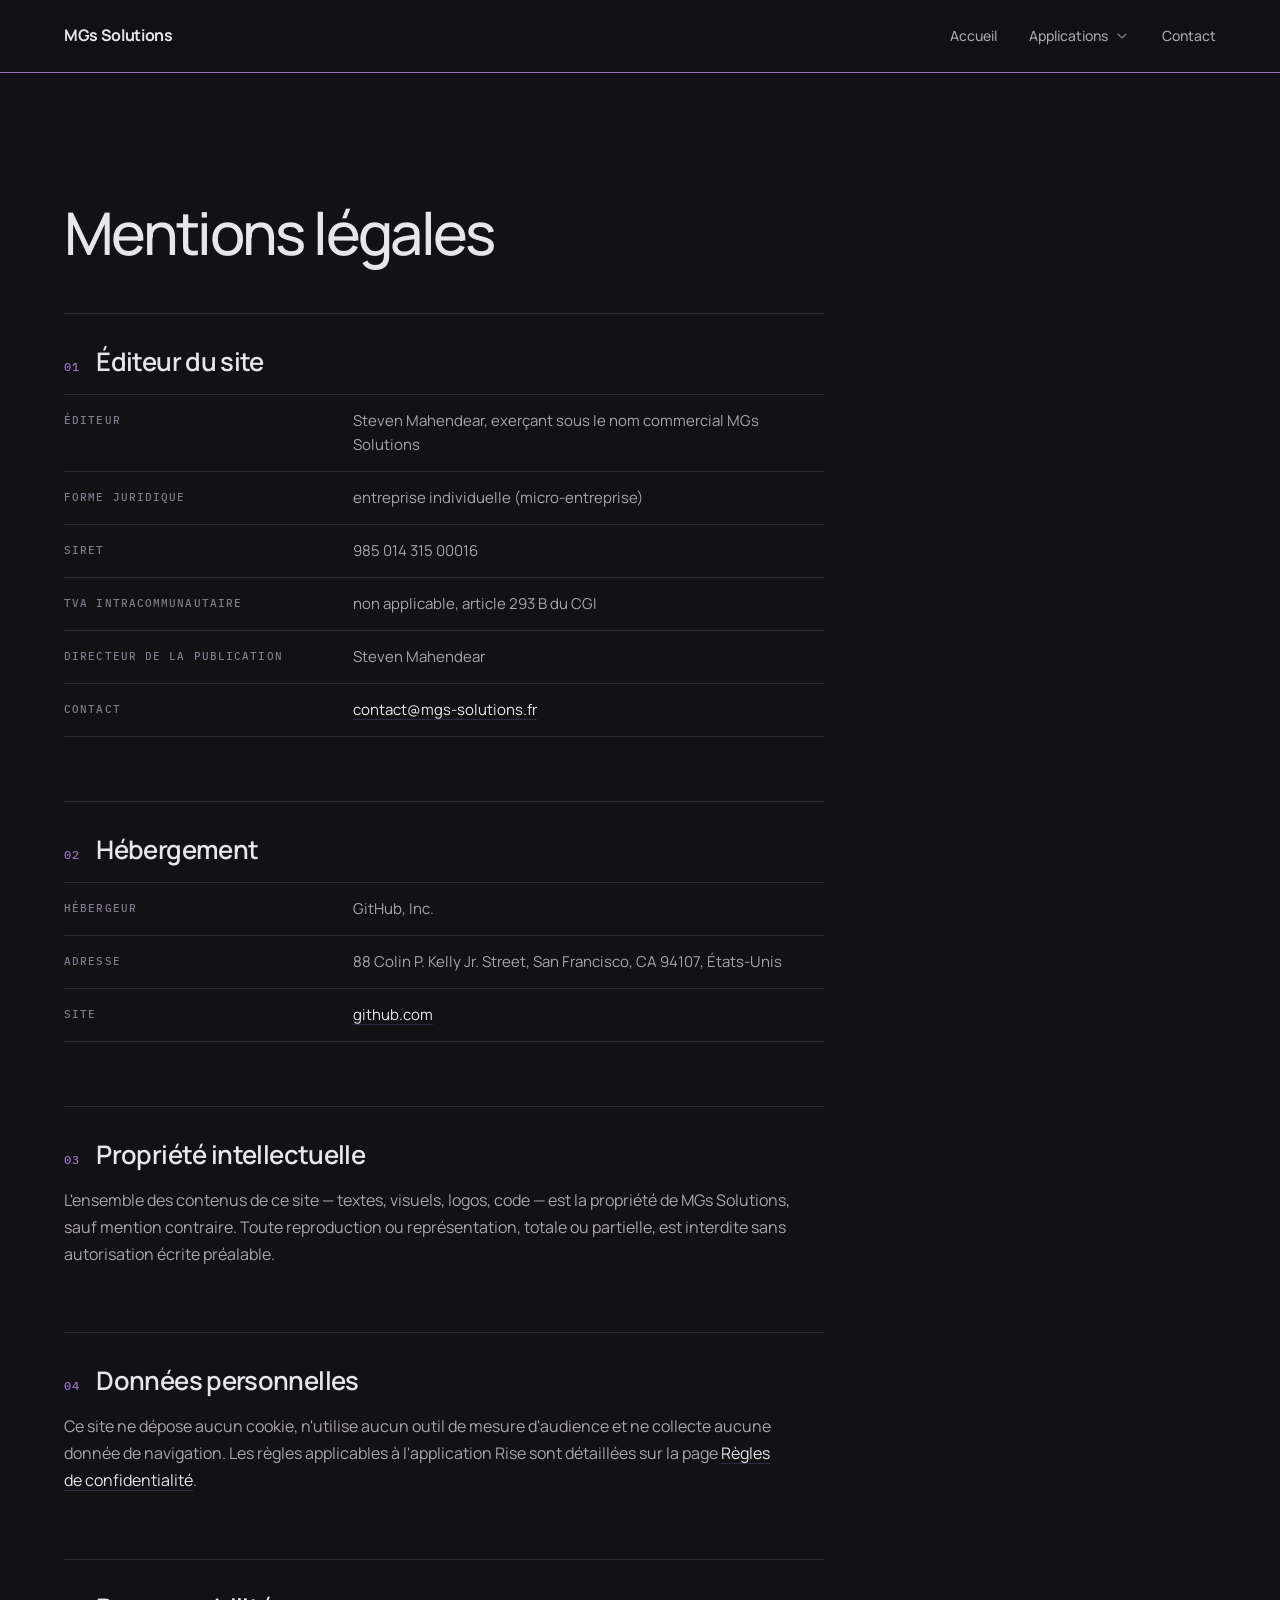
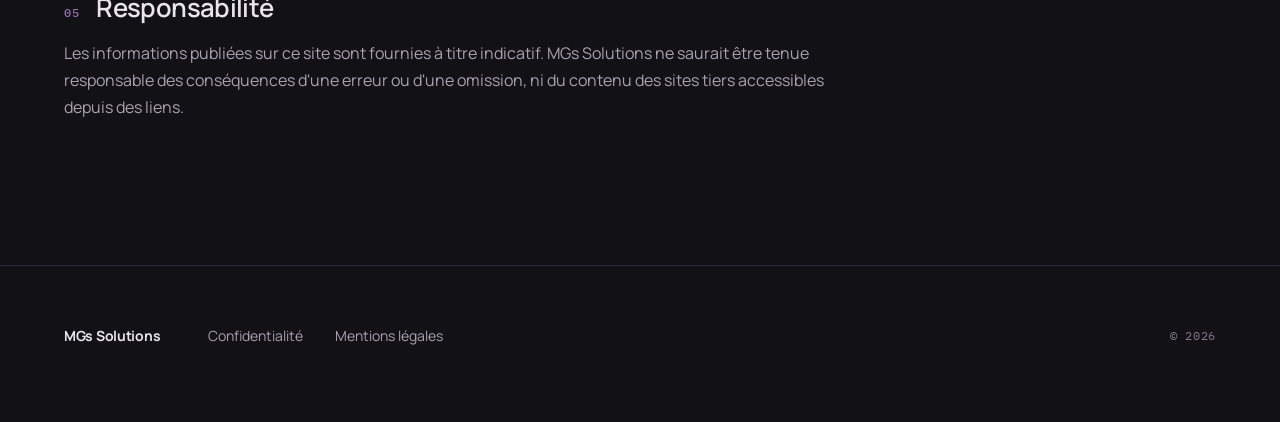
==== legal/index.html @ ba6516c0 "Redesign the site with the Amethyst identity - Amethyst design tokens, self-hosted Manrope and IBM P" ====
<!doctype html>
<html lang="fr">
<head>
<meta charset="utf-8">
<meta name="viewport" content="width=device-width, initial-scale=1">
<title>Mentions légales — MGs Solutions</title>
<meta name="description" content="Mentions légales du site de MGs Solutions.">
<link rel="canonical" href="https://mgs-solutions.fr/legal/">
<!-- <link rel="icon" href="/assets/favicon.svg" type="image/svg+xml"> restore once the MGs logo is ready -->
<meta name="theme-color" content="#121116">
<link rel="preload" href="/assets/fonts/manrope-latin-wght.woff2" as="font" type="font/woff2" crossorigin>
<script src="/assets/site.js" defer></script>
<link rel="stylesheet" href="/assets/style.css">
</head>
<body>

<a class="skip" href="#content">Aller au contenu</a>

<header class="site-head">
  <div class="wrap">
    <a class="brand" href="/">
      <!-- MGs Solutions logo: add the <svg> or <img> here once ready. -->
      MGs Solutions
    </a>
    <nav class="site-nav" aria-label="Navigation principale">
      <a href="/">Accueil</a>
      <details class="nav-menu">
        <summary>Applications <svg class="icon nav-chevron" viewBox="0 0 24 24" fill="none" stroke="currentColor" stroke-width="1.75" stroke-linecap="round" stroke-linejoin="round" aria-hidden="true"><path d="m6 9 6 6 6-6"/></svg></summary>
        <div class="nav-menu-panel">
          <a class="nav-app" data-app="rise" href="/applications/rise/">
            <img src="/assets/apps/rise/logo.svg" alt="" width="32" height="32">
            <span class="nav-app-text">
              <span class="nav-app-name">Rise</span>
              <span class="nav-app-meta">Application mobile</span>
            </span>
          </a>
        </div>
      </details>
      <a href="/#contact">Contact</a>
    </nav>
  </div>
</header>

<main id="content">
  <section class="doc">
    <div class="wrap">
      <h1>Mentions légales</h1>

      <h2>Éditeur du site</h2>
      <table>
        <tbody>
          <tr><th>Éditeur</th><td>Steven Mahendear, exerçant sous le nom commercial MGs Solutions</td></tr>
          <tr><th>Forme juridique</th><td>entreprise individuelle (micro-entreprise)</td></tr>
          <!-- Registered office: restore once the address is known
          <tr><th>Siège social</th><td>[ADRESSE]</td></tr>
          -->
          <tr><th>SIRET</th><td>985 014 315 00016</td></tr>
          <tr><th>TVA intracommunautaire</th><td>non applicable, article 293 B du CGI</td></tr>
          <tr><th>Directeur de la publication</th><td>Steven Mahendear</td></tr>
          <tr><th>Contact</th><td><a href="mailto:contact@mgs-solutions.fr">contact@mgs-solutions.fr</a></td></tr>
        </tbody>
      </table>

      <h2>Hébergement</h2>
      <table>
        <tbody>
          <tr><th>Hébergeur</th><td>GitHub, Inc.</td></tr>
          <tr><th>Adresse</th><td>88 Colin P. Kelly Jr. Street, San Francisco, CA 94107, États-Unis</td></tr>
          <tr><th>Site</th><td><a href="https://github.com" rel="noopener">github.com</a></td></tr>
        </tbody>
      </table>

      <h2>Propriété intellectuelle</h2>
      <p class="muted">L'ensemble des contenus de ce site — textes, visuels, logos, code — est la propriété de MGs Solutions, sauf mention contraire. Toute reproduction ou représentation, totale ou partielle, est interdite sans autorisation écrite préalable.</p>

      <h2>Données personnelles</h2>
      <p class="muted">Ce site ne dépose aucun cookie, n'utilise aucun outil de mesure d'audience et ne collecte aucune donnée de navigation. Les règles applicables à l'application Rise sont détaillées sur la page <a href="/privacy/">Règles de confidentialité</a>.</p>

      <h2>Responsabilité</h2>
      <p class="muted">Les informations publiées sur ce site sont fournies à titre indicatif. MGs Solutions ne saurait être tenue responsable des conséquences d'une erreur ou d'une omission, ni du contenu des sites tiers accessibles depuis des liens.</p>
    </div>
  </section>
</main>

<footer class="site-foot">
  <div class="wrap">
    <a href="/">MGs Solutions</a>
    <a href="/privacy/">Confidentialité</a>
    <a href="/legal/">Mentions légales</a>
    <span class="spacer">&copy; 2026</span>
  </div>
</footer>

</body>
</html>
---- assets/style.css ----
/* ==========================================================================
   MGs Solutions — Amethyst identity
   ========================================================================== */

/* Self-hosted fonts (no third-party requests) */

@font-face {
  font-family: "Manrope";
  src: url("fonts/manrope-latin-wght.woff2") format("woff2");
  font-weight: 200 800;
  font-style: normal;
  font-display: swap;
}

@font-face {
  font-family: "IBM Plex Mono";
  src: url("fonts/ibm-plex-mono-latin-400.woff2") format("woff2");
  font-weight: 400;
  font-style: normal;
  font-display: swap;
}

@font-face {
  font-family: "IBM Plex Mono";
  src: url("fonts/ibm-plex-mono-latin-500.woff2") format("woff2");
  font-weight: 500;
  font-style: normal;
  font-display: swap;
}

/* Tokens */

:root {
  color-scheme: dark;

  /* Backgrounds */
  --color-background: #121116;
  --color-surface: #1c1923;
  --color-surface-elevated: #24202e;
  --color-surface-accent: #30283c;

  /* Brand */
  --color-accent: #9871c2;
  --color-accent-hover: #ad89d1;
  --color-accent-active: #8055ac;
  --color-accent-subtle: rgba(152, 113, 194, 0.08);
  --color-accent-border: rgba(152, 113, 194, 0.25);
  --color-accent-glow: rgba(152, 113, 194, 0.12);
  --color-on-accent: #121116;

  /* Text */
  --color-text-primary: #e8e5ec;
  --color-text-secondary: #a9a3b0;
  --color-text-muted: #81798c;

  /* Borders */
  --color-border: #2f2a38;
  --color-border-strong: #44394f;
  --color-grid-line: rgba(232, 229, 236, 0.035);


  /* Fonts */
  --font-primary: "Manrope", Arial, sans-serif;
  --font-mono: "IBM Plex Mono", monospace;

  /* Radius */
  --radius-xs: 4px;
  --radius-sm: 6px;
  --radius-md: 8px;
  --radius-lg: 12px;

  /* Spacing */
  --space-1: 4px;
  --space-2: 8px;
  --space-3: 12px;
  --space-4: 16px;
  --space-5: 24px;
  --space-6: 32px;
  --space-7: 48px;
  --space-8: 64px;
  --space-9: 96px;
  --space-10: 128px;

  /* Layout */
  --container-max-width: 1280px;
  --gutter: clamp(20px, 5vw, 72px);
  --section-y: clamp(80px, 10vw, 136px);
  --head-height: 72px;

  /* Motion */
  --duration-fast: 150ms;
  --duration-normal: 250ms;
  --duration-slow: 500ms;
  --ease-premium: cubic-bezier(0.22, 1, 0.36, 1);
}

/* Base */

*,
*::before,
*::after {
  box-sizing: border-box;
}

html {
  scroll-padding-top: calc(var(--head-height) + var(--space-5));
  -webkit-text-size-adjust: 100%;
}

body {
  margin: 0;
  background: var(--color-background);
  color: var(--color-text-primary);
  font-family: var(--font-primary);
  font-size: 16px;
  font-weight: 400;
  line-height: 1.7;
  -webkit-font-smoothing: antialiased;
  -moz-osx-font-smoothing: grayscale;
  overflow-x: clip;
}

::selection {
  background: rgba(152, 113, 194, 0.32);
  color: var(--color-text-primary);
}

a {
  color: inherit;
  text-decoration-line: underline;
  text-decoration-color: var(--color-accent-border);
  text-decoration-thickness: 1px;
  text-underline-offset: 4px;
  transition: color var(--duration-normal) var(--ease-premium),
    text-decoration-color var(--duration-normal) var(--ease-premium);
}

a:hover {
  text-decoration-color: var(--color-accent);
}

:focus-visible {
  outline: 2px solid var(--color-accent);
  outline-offset: 3px;
  border-radius: var(--radius-xs);
}

strong {
  font-weight: 600;
  color: var(--color-text-primary);
}

.wrap {
  max-width: calc(var(--container-max-width) + 2 * var(--gutter));
  margin: 0 auto;
  padding: 0 var(--gutter);
}

.skip {
  position: absolute;
  top: var(--space-3);
  left: var(--space-3);
  z-index: 100;
  padding: var(--space-2) var(--space-4);
  border-radius: var(--radius-sm);
  background: var(--color-accent);
  color: var(--color-on-accent);
  font-weight: 600;
  text-decoration: none;
  transform: translateY(-200%);
}

.skip:focus-visible {
  transform: none;
}

/* Typography */

h1,
h2,
h3 {
  margin: 0;
  color: var(--color-text-primary);
  text-wrap: balance;
}

h1 {
  font-size: clamp(38px, 5.6vw, 72px);
  font-weight: 500;
  line-height: 1.08;
  letter-spacing: -0.045em;
  margin-bottom: var(--space-5);
}

h2 {
  font-size: clamp(28px, 3.4vw, 46px);
  font-weight: 500;
  line-height: 1.15;
  letter-spacing: -0.04em;
  margin-bottom: var(--space-5);
}

h3 {
  font-size: clamp(18px, 1.5vw, 21px);
  font-weight: 600;
  line-height: 1.3;
  letter-spacing: -0.02em;
  margin-bottom: var(--space-3);
}

p {
  margin: 0 0 var(--space-4);
  max-width: 64ch;
  color: var(--color-text-secondary);
  text-wrap: pretty;
}

.lead {
  font-size: clamp(17px, 1.5vw, 20px);
  line-height: 1.65;
  color: var(--color-text-secondary);
}

.muted {
  color: var(--color-text-secondary);
}

.small {
  font-family: var(--font-mono);
  font-size: 12px;
  line-height: 1.5;
  letter-spacing: 0.04em;
  color: var(--color-text-muted);
}

/* Monospace editorial label: section numbering and headings */

.eyebrow {
  display: flex;
  align-items: center;
  gap: var(--space-3);
  margin: 0 0 var(--space-5);
  font-family: var(--font-mono);
  font-size: 12px;
  font-weight: 500;
  line-height: 1.4;
  letter-spacing: 0.1em;
  text-transform: uppercase;
  color: var(--color-text-muted);
}

.eyebrow .index {
  color: var(--color-accent);
}

.eyebrow .index::after {
  content: "";
  display: inline-block;
  width: 24px;
  height: 1px;
  margin-left: var(--space-3);
  vertical-align: middle;
  background: var(--color-border-strong);
}

/* Header */

.site-head {
  position: sticky;
  top: 0;
  z-index: 20;
  background: rgba(18, 17, 22, 0.8);
  -webkit-backdrop-filter: blur(10px) saturate(140%);
  backdrop-filter: blur(10px) saturate(140%);
  border-bottom: 1px solid var(--color-border);
}

.site-head .wrap {
  display: flex;
  align-items: center;
  gap: var(--space-6);
  height: var(--head-height);
}

.brand {
  margin-right: auto;
  white-space: nowrap;
  font-size: 16px;
  font-weight: 700;
  letter-spacing: -0.02em;
  color: var(--color-text-primary);
  text-decoration: none;
}

.site-nav {
  display: flex;
  align-items: center;
  gap: var(--space-6);
}

.site-nav > a,
.nav-menu summary {
  position: relative;
  display: inline-flex;
  align-items: center;
  gap: 6px;
  min-height: 44px;
  font-size: 14px;
  font-weight: 500;
  color: var(--color-text-secondary);
  text-decoration: none;
  cursor: pointer;
  transition: color var(--duration-normal) var(--ease-premium);
}

.site-nav > a::after,
.nav-menu summary::after {
  content: "";
  position: absolute;
  left: 0;
  right: 0;
  bottom: 8px;
  height: 1px;
  background: var(--color-accent);
  transform: scaleX(0);
  transform-origin: left;
  transition: transform var(--duration-normal) var(--ease-premium);
}

.nav-menu summary::after {
  right: 22px;
}

.site-nav > a:hover,
.site-nav > a[aria-current="page"],
.nav-menu summary:hover,
.nav-menu[open] summary,
.nav-menu.is-current summary {
  color: var(--color-text-primary);
}

.site-nav > a[aria-current="page"]::after,
.site-nav > a:hover::after,
.nav-menu.is-current summary::after,
.nav-menu summary:hover::after {
  transform: scaleX(1);
}

/* Applications dropdown */

.nav-menu {
  position: relative;
}

.nav-menu summary {
  list-style: none;
}

.nav-menu summary::-webkit-details-marker {
  display: none;
}

.nav-chevron {
  color: var(--color-text-muted);
  transition: transform var(--duration-normal) var(--ease-premium);
}

.nav-menu[open] .nav-chevron {
  transform: rotate(180deg);
  color: var(--color-accent);
}

.nav-menu-panel {
  position: absolute;
  top: calc(100% + 6px);
  right: -12px;
  z-index: 30;
  min-width: 260px;
  padding: 6px;
  background: var(--color-surface-elevated);
  border: 1px solid var(--color-border-strong);
  border-radius: var(--radius-md);
  box-shadow: 0 18px 40px rgba(8, 7, 10, 0.5);
}

.nav-app {
  display: flex;
  align-items: center;
  gap: var(--space-3);
  min-height: 52px;
  padding: var(--space-2) var(--space-3);
  border-radius: var(--radius-sm);
  color: var(--color-text-primary);
  text-decoration: none;
  transition: background-color var(--duration-normal) var(--ease-premium);
}

.nav-app:hover,
.nav-app[aria-current="page"] {
  background: var(--color-accent-subtle);
}

.nav-app img {
  flex: none;
  width: 32px;
  height: 32px;
  padding: 3px;
  border-radius: var(--radius-sm);
  background: var(--showcase-background, var(--color-background));
}

.nav-app-text {
  display: flex;
  flex-direction: column;
  line-height: 1.3;
}

.nav-app-name {
  font-size: 14px;
  font-weight: 600;
}

.nav-app-meta {
  font-family: var(--font-mono);
  font-size: 11px;
  letter-spacing: 0.06em;
  color: var(--color-text-secondary);
}

.nav-app[aria-current="page"] .nav-app-name::after {
  content: "";
  display: inline-block;
  width: 5px;
  height: 5px;
  margin-left: var(--space-2);
  vertical-align: middle;
  border-radius: 50%;
  background: var(--color-accent);
}

/* Sections */

section {
  padding: var(--section-y) 0;
  border-bottom: 1px solid var(--color-border);
}

section:last-of-type {
  border-bottom: 0;
}

.section-head {
  margin-bottom: var(--space-8);
}

.section-head > p:last-child {
  margin-bottom: 0;
}

/* 12-column grid for asymmetric layouts */

.split {
  display: grid;
  gap: var(--space-7) var(--space-5);
}

@media (min-width: 960px) {
  .split {
    grid-template-columns: repeat(12, minmax(0, 1fr));
  }

  .split > .section-head {
    grid-column: 1 / span 4;
    margin-bottom: 0;
  }

  .split > .split-body {
    grid-column: 6 / -1;
  }

  .split > .split-full {
    grid-column: 1 / -1;
  }

  .split-sticky > .section-head {
    position: sticky;
    top: calc(var(--head-height) + var(--space-7));
    align-self: start;
  }
}

/* Hero */

.hero {
  position: relative;
  isolation: isolate;
  padding: clamp(88px, 13vw, 168px) 0 clamp(72px, 10vw, 128px);
  border-bottom: 1px solid var(--color-border);
  overflow: hidden;
}

/* Technical grid, faded towards the edges */
.hero::before {
  content: "";
  position: absolute;
  inset: 0;
  z-index: -2;
  background-image: linear-gradient(to right, var(--color-grid-line) 1px, transparent 1px),
    linear-gradient(to bottom, var(--color-grid-line) 1px, transparent 1px);
  background-size: 64px 64px;
  background-position: -1px -1px;
  -webkit-mask-image: radial-gradient(ellipse 65% 75% at 78% 30%, #000 15%, transparent 72%);
  mask-image: radial-gradient(ellipse 65% 75% at 78% 30%, #000 15%, transparent 72%);
}

.hero::after {
  content: "";
  position: absolute;
  inset: 0;
  z-index: -1;
  background: radial-gradient(ellipse at 80% 20%, var(--color-accent-glow), transparent 62%);
  pointer-events: none;
}

.hero .eyebrow::before {
  content: "";
  width: 24px;
  height: 1px;
  background: var(--color-accent);
}

.hero-home h1 {
  font-size: clamp(44px, 8vw, 108px);
  line-height: 1.03;
  letter-spacing: -0.065em;
  margin-bottom: var(--space-8);
}

.hero-home .wrap {
  display: grid;
  column-gap: var(--space-5);
}

.hero-home .lead {
  max-width: 44ch;
}

/* Tech stack: two-column spec sheet */
.hero-home .tags {
  display: grid;
  grid-template-columns: repeat(2, minmax(0, 1fr));
  column-gap: var(--space-5);
  margin: var(--space-6) 0 0;
}

.hero-home .tags::before {
  content: "Stack";
  grid-column: 1 / -1;
  padding-bottom: var(--space-3);
  font-family: var(--font-mono);
  font-size: 11px;
  letter-spacing: 0.12em;
  text-transform: uppercase;
  color: var(--color-text-muted);
}

.hero-home .tags li {
  padding: var(--space-3) 0;
  border: 0;
  border-top: 1px solid var(--color-border);
  border-radius: 0;
  background: none;
  font-size: 13px;
  color: var(--color-text-secondary);
}

@media (min-width: 960px) {
  .hero-home .wrap {
    grid-template-columns: repeat(12, minmax(0, 1fr));
    grid-template-areas:
      "eye eye eye eye eye eye eye eye eye eye eye eye"
      "ttl ttl ttl ttl ttl ttl ttl ttl ttl ttl ttl ."
      "led led led led led led . stk stk stk stk stk"
      "act act act act act act . stk stk stk stk stk";
  }

  .hero-home .eyebrow { grid-area: eye; }
  .hero-home h1 { grid-area: ttl; }
  .hero-home .lead { grid-area: led; margin-bottom: 0; }
  .hero-home .hero-actions { grid-area: act; }

  .hero-home .tags {
    grid-area: stk;
    align-self: end;
    margin: 0;
  }
}

.hero-rise h1 {
  font-size: clamp(64px, 11vw, 140px);
  line-height: 1;
  letter-spacing: -0.07em;
}

/* Status indicator: store availability */
.hero-note {
  display: inline-flex;
  align-items: center;
  gap: var(--space-3);
  margin-top: var(--space-6);
  padding: var(--space-2) var(--space-3);
  border: 1px solid var(--color-border-strong);
  border-radius: var(--radius-sm);
  background: var(--color-accent-subtle);
  color: var(--color-text-secondary);
}

.hero-note::before {
  content: "";
  flex: none;
  width: 6px;
  height: 6px;
  border-radius: 50%;
  background: var(--color-accent);
}

/* Title split into lines (animated in the Motion section) */
.title-reveal .line {
  display: block;
}

/* Buttons */

.hero-actions {
  display: flex;
  flex-wrap: wrap;
  align-items: center;
  gap: var(--space-4) var(--space-6);
  margin-top: var(--space-6);
}

.btn {
  display: inline-flex;
  align-items: center;
  justify-content: center;
  gap: 10px;
  min-height: 48px;
  padding: 0 var(--space-5);
  border: 1px solid transparent;
  border-radius: var(--radius-md);
  background: var(--color-accent);
  color: var(--color-on-accent);
  font-size: 15px;
  font-weight: 600;
  letter-spacing: -0.01em;
  text-decoration: none;
  transition: background-color var(--duration-normal) var(--ease-premium),
    border-color var(--duration-normal) var(--ease-premium),
    color var(--duration-normal) var(--ease-premium),
    transform var(--duration-fast) var(--ease-premium);
}

.btn:hover {
  background: var(--color-accent-hover);
}

.btn:active {
  transform: translateY(1px);
}

.btn-ghost {
  background: transparent;
  border-color: var(--color-border-strong);
  color: var(--color-text-primary);
}

.btn-ghost:hover {
  background: var(--color-accent-subtle);
  border-color: var(--color-accent-border);
}

.btn-ghost:active {
  background: var(--color-accent-glow);
}

/* Editorial link: amethyst underline and arrow */
.btn-link {
  position: relative;
  display: inline-flex;
  align-items: center;
  gap: 10px;
  min-height: 44px;
  font-size: 15px;
  font-weight: 600;
  letter-spacing: -0.01em;
  color: var(--color-text-primary);
  text-decoration: none;
}

.btn-link::before,
.btn-link::after {
  content: "";
  position: absolute;
  left: 0;
  right: 0;
  bottom: 8px;
  height: 1px;
  background: var(--color-accent-border);
}

.btn-link::after {
  background: var(--color-accent);
  transform: scaleX(0);
  transform-origin: left;
  transition: transform 350ms var(--ease-premium);
}

.btn-link:hover::after {
  transform: scaleX(1);
}

.icon {
  flex: none;
  width: 16px;
  height: 16px;
  transition: transform var(--duration-normal) var(--ease-premium);
}

.btn-link .icon {
  color: var(--color-accent);
}

.btn-link:hover .icon,
.btn-ghost:hover .icon {
  transform: translateX(3px);
}

.btn-ghost:hover .icon-external {
  transform: translate(2px, -2px);
}

/* Tech badges */

.tags {
  display: flex;
  flex-wrap: wrap;
  gap: var(--space-2);
  margin: var(--space-5) 0 0;
  padding: 0;
  list-style: none;
}

.tags li {
  padding: 3px 10px;
  border: 1px solid var(--color-border-strong);
  border-radius: var(--radius-xs);
  font-family: var(--font-mono);
  font-size: 12px;
  line-height: 1.6;
  letter-spacing: 0.04em;
  color: var(--color-text-secondary);
}

/* Services: numbered index, no cards */

.services {
  display: grid;
  gap: 0 var(--space-6);
  counter-reset: item;
}

@media (min-width: 640px) {
  .services {
    grid-template-columns: repeat(2, minmax(0, 1fr));
  }
}

.services .card {
  position: relative;
  padding: var(--space-5) 0 var(--space-7);
  border-top: 1px solid var(--color-border);
  counter-increment: item;
}

.services .card::before {
  content: counter(item, decimal-leading-zero);
  display: block;
  margin-bottom: var(--space-5);
  font-family: var(--font-mono);
  font-size: 12px;
  letter-spacing: 0.1em;
  color: var(--color-accent);
}

.services .card::after {
  content: "";
  position: absolute;
  top: -1px;
  left: 0;
  width: 100%;
  height: 1px;
  background: var(--color-accent);
  transform: scaleX(0);
  transform-origin: left;
  transition: transform 600ms var(--ease-premium);
}

@media (hover: hover) {
  .services .card:hover::after {
    transform: scaleX(1);
  }
}

.services .card p {
  margin: 0;
  font-size: 15px;
}

/* Features: ruled table */

.grid {
  display: grid;
  grid-template-columns: 1fr;
  gap: 1px;
  background: var(--color-border);
  border: 1px solid var(--color-border);
  border-radius: var(--radius-lg);
  overflow: hidden;
  counter-reset: item;
}

@media (min-width: 640px) {
  .grid {
    grid-template-columns: repeat(2, minmax(0, 1fr));
  }
}

@media (min-width: 1024px) {
  .grid {
    grid-template-columns: repeat(3, minmax(0, 1fr));
  }
}

.grid .card {
  padding: var(--space-6);
  background: var(--color-background);
  counter-increment: item;
  transition: background-color var(--duration-normal) var(--ease-premium);
}

.grid .card::before {
  content: counter(item, decimal-leading-zero);
  display: block;
  margin-bottom: var(--space-7);
  font-family: var(--font-mono);
  font-size: 12px;
  letter-spacing: 0.1em;
  color: var(--color-text-muted);
  transition: color var(--duration-normal) var(--ease-premium);
}

@media (hover: hover) {
  .grid .card:hover {
    background: var(--color-surface);
  }

  .grid .card:hover::before {
    color: var(--color-accent);
  }
}

.grid .card p {
  margin: 0;
  font-size: 15px;
}

/* Project block */

.project {
  display: grid;
  gap: var(--space-8) var(--space-5);
  align-items: center;
}

@media (min-width: 900px) {
  .project {
    grid-template-columns: repeat(12, minmax(0, 1fr));
  }

  .project > :first-child {
    grid-column: 1 / span 5;
  }

  .project > .project-visual {
    grid-column: 7 / -1;
  }
}

.project-visual {
  display: flex;
  justify-content: center;
}

/* Project showcase
   Each app keeps its own visual identity. Its color and background apply to
   this area only; headings, links and buttons stay Amethyst.
   Logos are separate files (assets/apps/<app>/logo.svg), never recolored. */

.showcase {
  --brand-color: var(--color-text-muted);
  --showcase-background: var(--color-surface);

  position: relative;
  display: block;
  width: 100%;
  aspect-ratio: 16 / 10;
  overflow: hidden;
  background-color: var(--showcase-background);
  background-image: radial-gradient(circle at 50% 50%, color-mix(in srgb, var(--brand-color) 18%, transparent), transparent 60%),
    linear-gradient(to right, var(--color-grid-line) 1px, transparent 1px),
    linear-gradient(to bottom, var(--color-grid-line) 1px, transparent 1px);
  background-size: 100% 100%, 32px 32px, 32px 32px;
  background-position: center;
  border: 1px solid var(--color-border);
  border-radius: var(--radius-lg);
}

.showcase-square {
  max-width: 520px;
  aspect-ratio: 1;
}

/* Corner marks */
.showcase::before,
.showcase::after {
  content: "";
  position: absolute;
  width: 14px;
  height: 14px;
  border: 0 solid color-mix(in srgb, var(--brand-color) 45%, transparent);
}

.showcase::before {
  top: var(--space-4);
  left: var(--space-4);
  border-width: 1px 0 0 1px;
}

.showcase::after {
  right: var(--space-4);
  bottom: var(--space-4);
  border-width: 0 1px 1px 0;
}

.showcase-logo,
.showcase-ticks {
  position: absolute;
  inset: 0;
  margin: auto;
  height: 62%;
  width: auto;
  aspect-ratio: 1;
}

.showcase-ticks {
  overflow: visible;
}

.showcase-ticks circle {
  fill: none;
  stroke: color-mix(in srgb, var(--brand-color) 45%, transparent);
  stroke-width: 2.5;
}

.showcase-ticks .major {
  stroke: color-mix(in srgb, var(--brand-color) 85%, transparent);
  stroke-width: 4;
}

/* Per-project config: brandColor, showcaseBackground (the logo is a file) */

[data-app="rise"] {
  --brand-color: #5a6488;
  --showcase-background: #0b111a;
}

/* App gallery */

.apps {
  display: grid;
  gap: var(--space-5);
}

@media (min-width: 640px) {
  /* Bounded card width: the gallery grows in columns, not in size */
  .apps {
    grid-template-columns: repeat(auto-fill, minmax(280px, 340px));
  }
}


.app-card {
  position: relative;
  display: flex;
  flex-direction: column;
  background: var(--color-surface);
  border: 1px solid var(--color-border);
  border-radius: var(--radius-lg);
  transition: border-color var(--duration-normal) var(--ease-premium),
    transform 400ms var(--ease-premium),
    box-shadow 400ms var(--ease-premium);
}

.app-card .showcase {
  border: 0;
  border-bottom: 1px solid var(--color-border);
  border-radius: calc(var(--radius-lg) - 1px) calc(var(--radius-lg) - 1px) 0 0;
}

/* Hover: the card lifts, the logo moves forward, the ticks rotate,
   the corner marks spread and the arrow slides. */
.showcase::before,
.showcase::after,
.showcase-logo,
.showcase-ticks,
.showcase-ticks circle {
  transition: transform 700ms var(--ease-premium), stroke 400ms var(--ease-premium);
}

@media (hover: hover) {
  .app-card:hover {
    border-color: var(--color-border-strong);
    transform: translateY(-3px);
    box-shadow: 0 24px 48px -24px rgba(8, 7, 10, 0.7);
  }

  .app-card:hover .showcase-logo {
    transform: scale(1.05);
  }

  .app-card:hover .showcase-ticks {
    transform: rotate(30deg);
    transition-duration: 1000ms;
  }

  .app-card:hover .showcase-ticks circle {
    stroke: color-mix(in srgb, var(--brand-color) 80%, transparent);
  }

  .app-card:hover .showcase::before {
    transform: translate(-4px, -4px);
  }

  .app-card:hover .showcase::after {
    transform: translate(4px, 4px);
  }

  .app-card:hover .btn-ghost {
    background: var(--color-accent-subtle);
    border-color: var(--color-accent-border);
  }

  .app-card:hover .btn-ghost .icon {
    transform: translateX(3px);
  }
}

/* Pointer-following glow (position set by site.js) */
.spotlight {
  position: relative;
}

.spotlight::after {
  content: "";
  position: absolute;
  inset: 0;
  z-index: 1;
  border-radius: inherit;
  pointer-events: none;
  opacity: 0;
  background: radial-gradient(320px circle at var(--mx, 50%) var(--my, 50%), var(--color-accent-subtle), transparent 70%);
  transition: opacity 400ms var(--ease-premium);
}

/* On app cards only the outline lights up; the showcase keeps its own colors */
.app-card.spotlight::after {
  inset: -1px;
  padding: 1px;
  background: radial-gradient(260px circle at var(--mx, 50%) var(--my, 0%), var(--color-accent), transparent 70%);
  -webkit-mask: linear-gradient(#000 0 0) content-box, linear-gradient(#000 0 0);
  -webkit-mask-composite: xor;
  mask: linear-gradient(#000 0 0) content-box exclude, linear-gradient(#000 0 0);
}

@media (hover: hover) {
  .spotlight:hover::after {
    opacity: 1;
  }
}

.grid .card > * {
  position: relative;
  z-index: 2;
}

/* Fully clickable card: the “En savoir plus” link stretches over the whole card */
.card-link::before {
  content: "";
  position: absolute;
  inset: 0;
  z-index: 3;
  border-radius: var(--radius-lg);
}

.card-link:focus-visible {
  outline: none;
}

.app-card:has(.card-link:focus-visible) {
  outline: 2px solid var(--color-accent);
  outline-offset: 4px;
}

.app-card-body {
  display: flex;
  flex: 1;
  flex-direction: column;
  align-items: flex-start;
  padding: var(--space-5);
}

.app-meta {
  margin: 0 0 var(--space-3);
  font-family: var(--font-mono);
  font-size: 12px;
  letter-spacing: 0.1em;
  text-transform: uppercase;
  color: var(--color-text-secondary);
}

.app-card h3 {
  font-size: clamp(22px, 2vw, 26px);
  font-weight: 500;
  letter-spacing: -0.04em;
}

.app-card-body > p {
  font-size: 15px;
}

.app-card .tags {
  margin: var(--space-2) 0 var(--space-6);
}

.app-card .btn {
  margin-top: auto;
}

.sr-only {
  position: absolute;
  width: 1px;
  height: 1px;
  overflow: hidden;
  clip-path: inset(50%);
  white-space: nowrap;
}

/* Hypnogram (Rise page) */

.figure {
  margin: var(--space-8) 0 0;
  padding: var(--space-6) var(--space-5) var(--space-5);
  border: 1px solid var(--color-border);
  border-radius: var(--radius-lg);
  background: var(--color-surface);
}

.hypno {
  display: block;
  width: 100%;
  height: auto;
}

.hypno-axis {
  stroke: var(--color-border);
  stroke-width: 1;
}

.hypno-guide {
  stroke: var(--color-border-strong);
  stroke-width: 1;
  stroke-dasharray: 2 4;
}

.hypno-line {
  fill: none;
  stroke: var(--color-text-secondary);
  stroke-width: 1.5;
  stroke-linejoin: round;
}

.hypno-area {
  fill: url(#hypno-fill);
}

.hypno-stop-a { stop-color: var(--color-accent); stop-opacity: 0.14; }
.hypno-stop-b { stop-color: var(--color-accent); stop-opacity: 0; }

.hypno-mark {
  transform-box: fill-box;
  transform-origin: center;
  fill: var(--color-background);
  stroke: var(--color-accent);
  stroke-width: 2;
}

.hypno text {
  font-family: var(--font-mono);
  font-size: 12px;
  letter-spacing: 0.04em;
  fill: var(--color-text-secondary);
}

.hypno .hypno-key {
  fill: var(--color-text-primary);
}

.hypno .hypno-level {
  font-size: 11px;
  letter-spacing: 0.1em;
  text-transform: uppercase;
}

.hypno path,
.hypno line,
.hypno circle {
  vector-effect: non-scaling-stroke;
}

.figure figcaption {
  display: flex;
  align-items: center;
  gap: var(--space-3);
  margin-top: var(--space-5);
  padding-top: var(--space-4);
  border-top: 1px solid var(--color-border);
  font-family: var(--font-mono);
  font-size: 12px;
  letter-spacing: 0.04em;
  color: var(--color-text-secondary);
}

.figure figcaption::before {
  content: "";
  flex: none;
  width: 9px;
  height: 9px;
  border: 2px solid var(--color-accent);
  border-radius: 50%;
}

@media (max-width: 639px) {
  .figure {
    padding: var(--space-5) var(--space-4) var(--space-4);
  }

  .hypno text {
    font-size: 24px;
  }

  .hypno .hypno-level,
  .hypno .hypno-minor {
    display: none;
  }
}

/* FAQ */

.faq-item {
  display: grid;
  gap: var(--space-2) var(--space-5);
  padding: var(--space-6) 0;
  border-top: 1px solid var(--color-border);
}

.faq-item:last-child {
  border-bottom: 1px solid var(--color-border);
}

.faq-item h3,
.faq-item p {
  margin: 0;
}

@media (min-width: 960px) {
  .faq-item {
    grid-template-columns: repeat(12, minmax(0, 1fr));
  }

  .faq-item h3 {
    grid-column: 1 / span 5;
  }

  .faq-item p {
    grid-column: 7 / -1;
  }
}

/* Contact call to action */

.cta {
  position: relative;
  isolation: isolate;
  overflow: hidden;
}

.cta::after {
  content: "";
  position: absolute;
  inset: 0;
  z-index: -1;
  background: radial-gradient(ellipse at 10% 100%, var(--color-accent-glow), transparent 55%);
  pointer-events: none;
}

.cta h2 {
  font-size: clamp(34px, 5.2vw, 68px);
  line-height: 1.06;
  letter-spacing: -0.05em;
  margin-bottom: var(--space-6);
}

.cta p {
  max-width: 52ch;
}

/* Long-form text: policies, legal notice */

.doc .wrap > * {
  max-width: 760px;
}

.doc h1 {
  font-size: clamp(36px, 4.6vw, 60px);
  margin-bottom: var(--space-6);
}

.doc .lead {
  margin-bottom: var(--space-5);
}

.doc .small {
  margin-bottom: 0;
}

.doc .wrap {
  counter-reset: doc;
}

.doc h2 {
  display: flex;
  align-items: baseline;
  gap: var(--space-4);
  margin: var(--space-8) 0 var(--space-4);
  padding-top: var(--space-6);
  border-top: 1px solid var(--color-border);
  font-size: clamp(21px, 2vw, 26px);
  font-weight: 600;
  line-height: 1.25;
  letter-spacing: -0.025em;
  counter-increment: doc;
}

.doc h2::before {
  content: counter(doc, decimal-leading-zero);
  flex: none;
  font-family: var(--font-mono);
  font-size: 12px;
  font-weight: 500;
  letter-spacing: 0.1em;
  color: var(--color-accent);
}

.doc h1 + h2 {
  margin-top: var(--space-7);
}

.doc a {
  color: var(--color-text-primary);
}

.doc ul {
  margin: 0 0 var(--space-4);
  padding-left: 20px;
  color: var(--color-text-secondary);
}

.doc li {
  margin-bottom: var(--space-3);
  padding-left: var(--space-2);
}

.doc li::marker {
  color: var(--color-accent);
}

.doc table {
  width: 100%;
  border-collapse: collapse;
  margin: 0 0 var(--space-5);
  font-size: 15px;
  line-height: 1.6;
}

.doc th,
.doc td {
  text-align: left;
  padding: 14px var(--space-4) 14px 0;
  border-bottom: 1px solid var(--color-border);
  vertical-align: top;
}

.doc tr:first-child th,
.doc tr:first-child td {
  border-top: 1px solid var(--color-border);
}

.doc thead tr th {
  border-top: 0;
}

.doc th {
  width: 38%;
  padding-top: 17px;
  font-family: var(--font-mono);
  font-size: 11px;
  font-weight: 500;
  letter-spacing: 0.1em;
  text-transform: uppercase;
  color: var(--color-text-muted);
}

.doc thead th {
  width: auto;
}

.doc td {
  color: var(--color-text-secondary);
}

/* Footer */

.site-foot {
  border-top: 1px solid var(--color-border);
  padding: var(--space-7) 0 var(--space-8);
  font-size: 14px;
  color: var(--color-text-muted);
}

.site-foot .wrap {
  display: flex;
  flex-wrap: wrap;
  align-items: center;
  gap: var(--space-2) var(--space-6);
}

.site-foot a {
  display: inline-flex;
  align-items: center;
  min-height: 44px;
  color: var(--color-text-secondary);
  text-decoration: none;
}

.site-foot a:first-child {
  margin-right: var(--space-4);
  font-weight: 700;
  letter-spacing: -0.02em;
  color: var(--color-text-primary);
}

.site-foot a:hover {
  color: var(--color-text-primary);
}

.site-foot .spacer {
  margin-left: auto;
  font-family: var(--font-mono);
  font-size: 12px;
  letter-spacing: 0.06em;
}

/* Mobile */

@media (max-width: 640px) {
  :root {
    --head-height: 64px;
  }

  .site-head .wrap {
    gap: var(--space-4);
  }

  .site-nav {
    gap: var(--space-4);
  }

  .section-head {
    margin-bottom: var(--space-7);
  }

  .grid .card {
    padding: var(--space-5);
  }

  .grid .card::before {
    margin-bottom: var(--space-5);
  }

  .site-foot .spacer {
    width: 100%;
    margin-left: 0;
  }
}

/* Motion: only when the user has not asked to reduce it */

@media (max-width: 640px) {
  .nav-menu-panel {
    right: -64px;
  }
}

/* Small screens: the wordmark already links home */
@media (max-width: 420px) {
  .site-nav > a[href="/"] {
    display: none;
  }

  .nav-menu-panel {
    right: -80px;
  }
}

@media (prefers-reduced-motion: no-preference) {
  @keyframes menu-in {
    from {
      opacity: 0;
      transform: translateY(-4px);
    }
    to {
      opacity: 1;
      transform: none;
    }
  }

  .nav-menu[open] .nav-menu-panel {
    animation: menu-in var(--duration-normal) var(--ease-premium);
  }

  html {
    scroll-behavior: smooth;
  }

  @keyframes enter {
    from {
      opacity: 0;
      transform: translateY(14px);
    }
    to {
      opacity: 1;
      transform: none;
    }
  }

  @keyframes logo-enter {
    from {
      opacity: 0;
      transform: scale(0.96);
    }
    to {
      opacity: 1;
      transform: none;
    }
  }

  .hero .wrap > *,
  .hero .project > :first-child > * {
    animation: enter 700ms var(--ease-premium) both;
  }

  /* Title: each line slides up out of a mask */
  @keyframes line-up {
    from {
      transform: translateY(105%);
    }
    to {
      transform: none;
    }
  }

  .hero h1.title-reveal.title-reveal {
    animation: none;
  }

  .title-reveal .line {
    overflow: hidden;
    padding-bottom: 0.08em;
    margin-bottom: -0.08em;
  }

  .title-reveal .line > span {
    display: block;
    animation: line-up 900ms var(--ease-premium) both;
    animation-delay: 80ms;
  }

  .title-reveal .line:nth-child(2) > span {
    animation-delay: 180ms;
  }

  .hero .wrap > :nth-child(2),
  .hero .project > :first-child > :nth-child(2) { animation-delay: 60ms; }
  .hero .wrap > :nth-child(3),
  .hero .project > :first-child > :nth-child(3) { animation-delay: 120ms; }
  .hero .wrap > :nth-child(4),
  .hero .project > :first-child > :nth-child(4) { animation-delay: 180ms; }
  .hero .wrap > :nth-child(5) { animation-delay: 240ms; }

  .hero .project {
    animation: none;
  }

  .hero .showcase-logo,
  .hero .showcase-ticks {
    animation: logo-enter 1000ms var(--ease-premium) 150ms both;
  }

  /* Scroll-driven reveal, no JavaScript, where supported */
  @supports (animation-timeline: view()) {
    @keyframes reveal {
      from {
        opacity: 0;
        transform: translateY(18px);
      }
      to {
        opacity: 1;
        transform: none;
      }
    }

    /* Reading progress bar under the header */
    @keyframes progress {
      from {
        transform: scaleX(0);
      }
      to {
        transform: scaleX(1);
      }
    }

    .site-head::after {
      content: "";
      position: absolute;
      left: 0;
      right: 0;
      bottom: -1px;
      height: 1px;
      background: var(--color-accent);
      transform-origin: left;
      animation: progress linear both;
      animation-timeline: scroll(root);
    }

    /* Hypnogram: the line draws itself, then cycle ends appear */
    @keyframes draw {
      from {
        stroke-dashoffset: 1;
      }
      to {
        stroke-dashoffset: 0;
      }
    }

    @keyframes fade {
      from {
        opacity: 0;
      }
    }

    @keyframes pop {
      from {
        opacity: 0;
        transform: scale(0.2);
      }
    }

    .hypno-line {
      stroke-dasharray: 1;
      animation: draw linear both;
      animation-timeline: view();
      animation-range: entry 30% contain 15%;
    }

    .hypno-area {
      animation: fade linear both;
      animation-timeline: view();
      animation-range: entry 60% contain 15%;
    }

    .hypno-mark {
      animation: pop linear both;
      animation-timeline: view();
      animation-range: entry 90% contain 20%;
    }

    section .section-head,
    .services .card,
    .grid,
    .app-card,
    .faq-item,
    .figure,
    section .project-visual {
      animation: reveal linear both;
      animation-timeline: view();
      animation-range: entry 0% entry 60%;
    }
  }
}
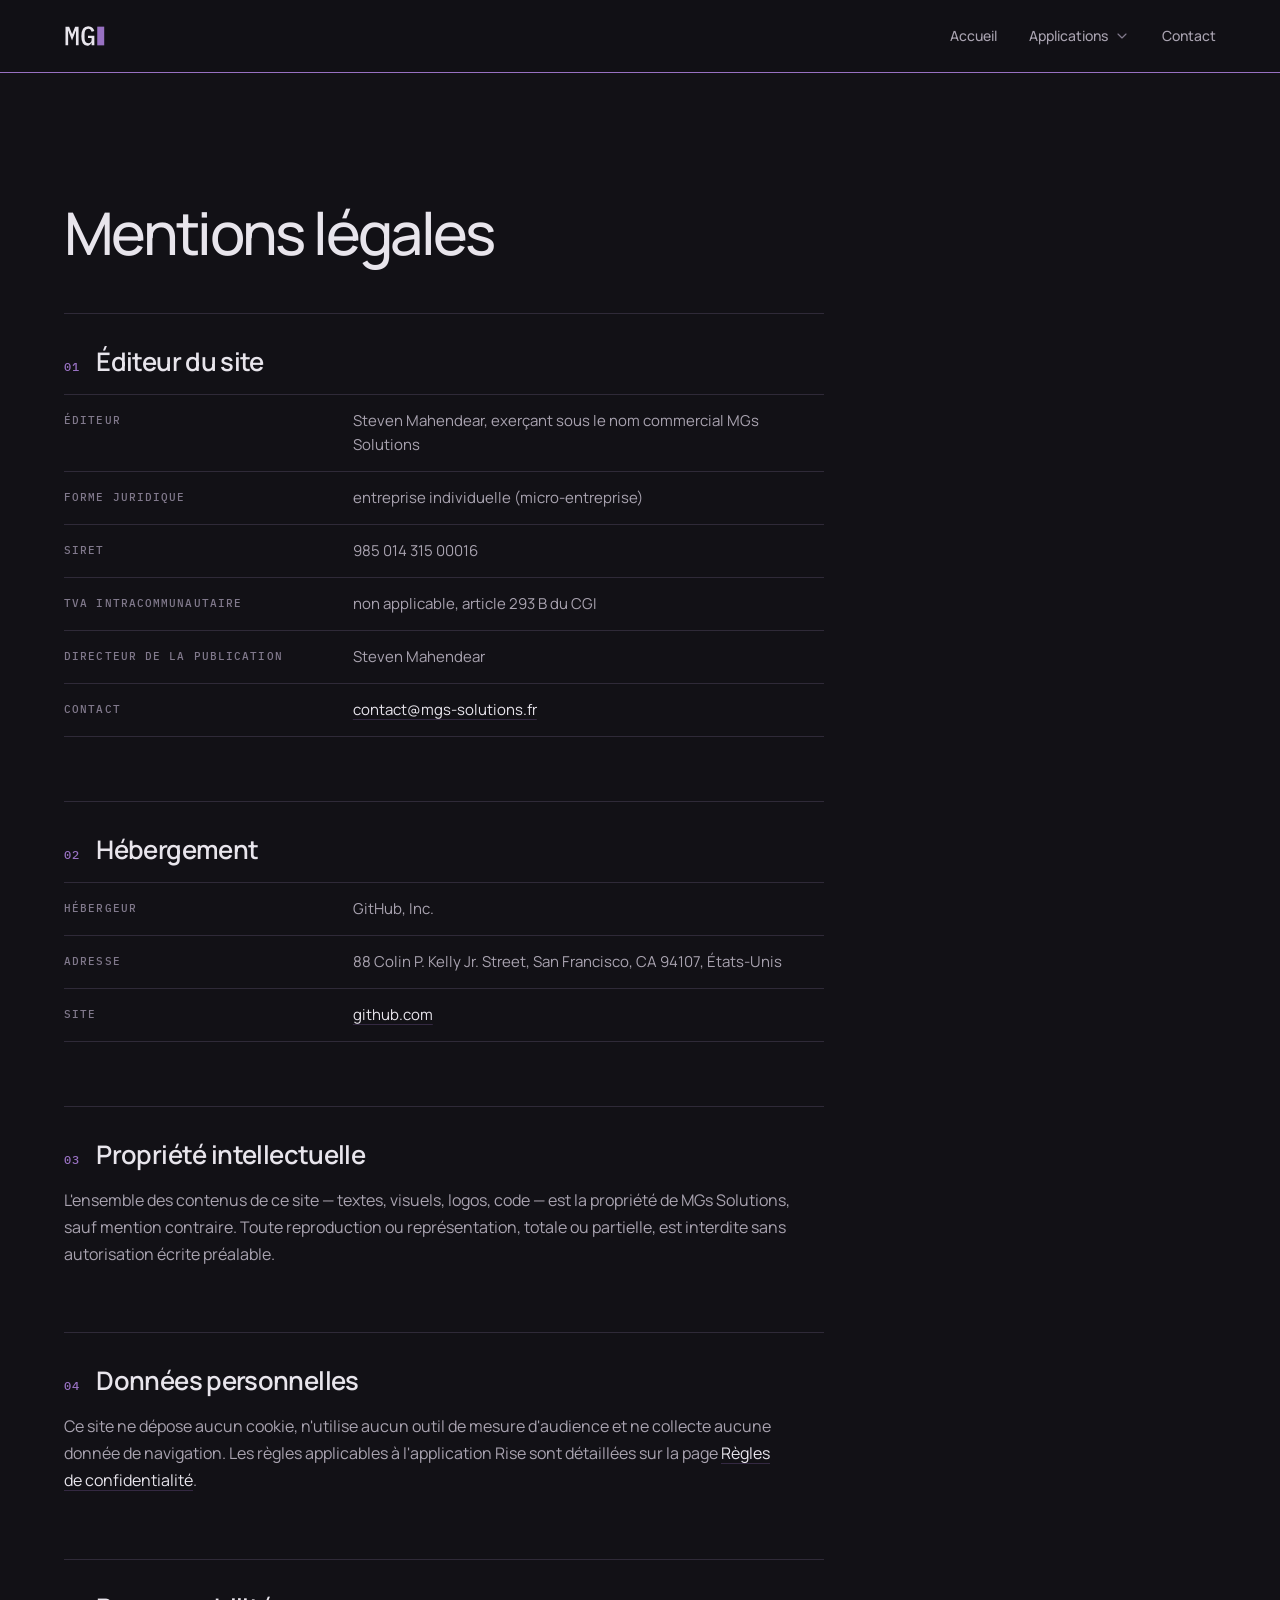
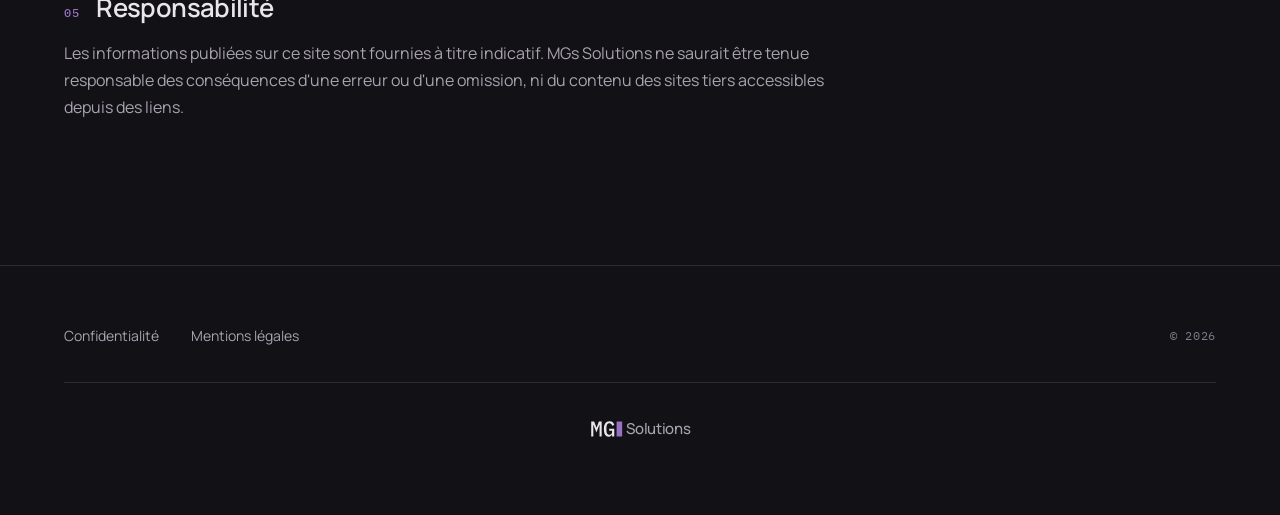
==== commit b089ac60: "Replace the logo with the MG cursor mark and center it in the footer The mark is IBM Plex Mono MG wi" ====
--- a/legal/index.html
+++ b/legal/index.html
@@ -6,7 +6,8 @@
 <title>Mentions légales — MGs Solutions</title>
 <meta name="description" content="Mentions légales du site de MGs Solutions.">
 <link rel="canonical" href="https://mgs-solutions.fr/legal/">
-<!-- <link rel="icon" href="/assets/favicon.svg" type="image/svg+xml"> restore once the MGs logo is ready -->
+<link rel="icon" href="/assets/brand/favicon.svg" type="image/svg+xml">
+<link rel="apple-touch-icon" href="/assets/brand/apple-touch-icon.png">
 <meta name="theme-color" content="#121116">
 <link rel="preload" href="/assets/fonts/manrope-latin-wght.woff2" as="font" type="font/woff2" crossorigin>
 <script src="/assets/site.js" defer></script>
@@ -18,9 +19,8 @@
 
 <header class="site-head">
   <div class="wrap">
-    <a class="brand" href="/">
-      <!-- MGs Solutions logo: add the <svg> or <img> here once ready. -->
-      MGs Solutions
+    <a class="brand" href="/" aria-label="MGs Solutions, accueil">
+      <svg class="brand-logo" viewBox="0 -722 2124 746" aria-hidden="true" focusable="false"><path class="brand-letters" d="M445 -334 448 -544H440L300 -185L160 -544H152L155 -334V0H56V-698H193L300 -421H307L415 -698H544V0H445ZM1030 -96H1023Q1014 -75 1002 -56Q989 -36 970 -21Q952 -6 926 3Q900 12 866 12Q757 12 702 -81Q647 -174 647 -344Q647 -522 710 -616Q773 -710 903 -710Q954 -710 992 -696Q1031 -682 1058 -658Q1085 -635 1103 -604Q1121 -572 1132 -537L1031 -503Q1023 -526 1013 -546Q1003 -567 988 -583Q974 -599 954 -608Q933 -617 904 -617Q831 -617 798 -560Q766 -504 766 -408V-297Q766 -249 773 -209Q780 -169 796 -140Q813 -112 840 -96Q866 -80 904 -80Q965 -80 998 -116Q1030 -153 1030 -210V-273H895V-357H1132V0H1030Z"/><path class="brand-s" d="M1501 12Q1417 12 1356 -15Q1296 -42 1259 -87L1326 -147Q1360 -110 1402 -90Q1445 -71 1503 -71Q1556 -71 1588 -89Q1621 -107 1621 -145Q1621 -161 1615 -172Q1609 -183 1598 -190Q1587 -197 1572 -201Q1558 -205 1542 -207L1460 -220Q1430 -224 1399 -233Q1368 -242 1344 -258Q1319 -275 1304 -301Q1288 -327 1288 -367Q1288 -446 1348 -487Q1409 -528 1508 -528Q1580 -528 1632 -506Q1685 -485 1720 -447L1659 -383Q1639 -406 1602 -426Q1565 -445 1504 -445Q1395 -445 1395 -376Q1395 -343 1418 -330Q1442 -318 1474 -314L1556 -301Q1587 -296 1618 -288Q1648 -280 1672 -264Q1697 -247 1712 -221Q1728 -195 1728 -155Q1728 -77 1668 -32Q1607 12 1501 12Z"/><rect class="brand-cursor" x="1240" y="-698" width="260" height="698"/></svg>
     </a>
     <nav class="site-nav" aria-label="Navigation principale">
       <a href="/">Accueil</a>
@@ -84,10 +84,17 @@
 
 <footer class="site-foot">
   <div class="wrap">
-    <a href="/">MGs Solutions</a>
-    <a href="/privacy/">Confidentialité</a>
-    <a href="/legal/">Mentions légales</a>
-    <span class="spacer">&copy; 2026</span>
+    <div class="foot-row">
+      <a href="/privacy/">Confidentialité</a>
+      <a href="/legal/">Mentions légales</a>
+      <span class="foot-copy">&copy; 2026</span>
+    </div>
+    <div class="foot-brand">
+      <a class="brand" href="/" aria-label="MGs Solutions, accueil">
+        <svg class="brand-logo" viewBox="0 -722 2124 746" aria-hidden="true" focusable="false"><path class="brand-letters" d="M445 -334 448 -544H440L300 -185L160 -544H152L155 -334V0H56V-698H193L300 -421H307L415 -698H544V0H445ZM1030 -96H1023Q1014 -75 1002 -56Q989 -36 970 -21Q952 -6 926 3Q900 12 866 12Q757 12 702 -81Q647 -174 647 -344Q647 -522 710 -616Q773 -710 903 -710Q954 -710 992 -696Q1031 -682 1058 -658Q1085 -635 1103 -604Q1121 -572 1132 -537L1031 -503Q1023 -526 1013 -546Q1003 -567 988 -583Q974 -599 954 -608Q933 -617 904 -617Q831 -617 798 -560Q766 -504 766 -408V-297Q766 -249 773 -209Q780 -169 796 -140Q813 -112 840 -96Q866 -80 904 -80Q965 -80 998 -116Q1030 -153 1030 -210V-273H895V-357H1132V0H1030Z"/><path class="brand-s" d="M1501 12Q1417 12 1356 -15Q1296 -42 1259 -87L1326 -147Q1360 -110 1402 -90Q1445 -71 1503 -71Q1556 -71 1588 -89Q1621 -107 1621 -145Q1621 -161 1615 -172Q1609 -183 1598 -190Q1587 -197 1572 -201Q1558 -205 1542 -207L1460 -220Q1430 -224 1399 -233Q1368 -242 1344 -258Q1319 -275 1304 -301Q1288 -327 1288 -367Q1288 -446 1348 -487Q1409 -528 1508 -528Q1580 -528 1632 -506Q1685 -485 1720 -447L1659 -383Q1639 -406 1602 -426Q1565 -445 1504 -445Q1395 -445 1395 -376Q1395 -343 1418 -330Q1442 -318 1474 -314L1556 -301Q1587 -296 1618 -288Q1648 -280 1672 -264Q1697 -247 1712 -221Q1728 -195 1728 -155Q1728 -77 1668 -32Q1607 12 1501 12Z"/><rect class="brand-cursor" x="1240" y="-698" width="260" height="698"/></svg>
+        <span class="brand-name">Solutions</span>
+      </a>
+    </div>
   </div>
 </footer>
 
--- a/assets/style.css
+++ b/assets/style.css
@@ -282,14 +282,66 @@
   height: var(--head-height);
 }
 
+/* Logo: "MG" in IBM Plex Mono + narrow block cursor, inlined as SVG so the
+   cursor can blink and the "s" can be typed on hover (header only). */
 .brand {
+  display: inline-flex;
+  align-items: center;
+  gap: 10px;
+  white-space: nowrap;
+  text-decoration: none;
+}
+
+.site-head .brand {
   margin-right: auto;
-  white-space: nowrap;
-  font-size: 16px;
-  font-weight: 700;
+}
+
+.brand-logo {
+  display: block;
+  height: 20px;
+  width: auto;
+  overflow: visible;
+}
+
+.brand-letters,
+.brand-s {
+  fill: var(--color-text-primary);
+}
+
+.brand-cursor {
+  fill: var(--color-accent);
+}
+
+/* Typing: the "s" appears and the cursor moves one monospace cell (600 units) */
+.brand-s {
+  opacity: 0;
+  transition: opacity 0s 40ms;
+}
+
+.brand-cursor {
+  transition: transform 0s 40ms;
+}
+
+.brand:hover .brand-s,
+.brand:focus-visible .brand-s {
+  opacity: 1;
+}
+
+.brand:hover .brand-cursor,
+.brand:focus-visible .brand-cursor {
+  transform: translateX(600px);
+}
+
+.brand-name {
+  font-size: 15px;
+  font-weight: 500;
   letter-spacing: -0.02em;
+  color: var(--color-text-secondary);
+  transition: color var(--duration-normal) var(--ease-premium);
+}
+
+.brand:hover .brand-name {
   color: var(--color-text-primary);
-  text-decoration: none;
 }
 
 .site-nav {
@@ -381,6 +433,16 @@
   border: 1px solid var(--color-border-strong);
   border-radius: var(--radius-md);
   box-shadow: 0 18px 40px rgba(8, 7, 10, 0.5);
+}
+
+/* Invisible bridge over the gap so hover holds while reaching the panel */
+.nav-menu-panel::before {
+  content: "";
+  position: absolute;
+  left: 0;
+  right: 0;
+  top: -8px;
+  height: 8px;
 }
 
 .nav-app {
@@ -1459,6 +1521,11 @@
 
 .site-foot .wrap {
   display: flex;
+  flex-direction: column;
+}
+
+.foot-row {
+  display: flex;
   flex-wrap: wrap;
   align-items: center;
   gap: var(--space-2) var(--space-6);
@@ -1472,24 +1539,50 @@
   text-decoration: none;
 }
 
-.site-foot a:first-child {
-  margin-right: var(--space-4);
-  font-weight: 700;
-  letter-spacing: -0.02em;
-  color: var(--color-text-primary);
-}
-
 .site-foot a:hover {
   color: var(--color-text-primary);
 }
 
-.site-foot .spacer {
+.foot-copy {
   margin-left: auto;
   font-family: var(--font-mono);
   font-size: 12px;
   letter-spacing: 0.06em;
 }
 
+.foot-brand {
+  display: flex;
+  justify-content: center;
+  margin-top: var(--space-5);
+  padding-top: var(--space-5);
+  border-top: 1px solid var(--color-border);
+}
+
+.site-foot .brand {
+  gap: var(--space-1);
+  /* Centered on its resting width: the typed "s" extends it to the right
+     without shifting the whole mark. */
+  transition: margin-right 0s 40ms;
+}
+
+.site-foot .brand-logo {
+  height: 16px;
+  /* The SVG reserves a cell for the "s": pull "Solutions" back over it,
+     then let the typed "s" push it along on hover. */
+  margin-right: calc(16px * -600 / 746);
+  transition: margin-right 0s 40ms;
+}
+
+.site-foot .brand:hover,
+.site-foot .brand:focus-visible {
+  margin-right: calc(16px * -600 / 746);
+}
+
+.site-foot .brand:hover .brand-logo,
+.site-foot .brand:focus-visible .brand-logo {
+  margin-right: 0;
+}
+
 /* Mobile */
 
 @media (max-width: 640px) {
@@ -1517,10 +1610,6 @@
     margin-bottom: var(--space-5);
   }
 
-  .site-foot .spacer {
-    width: 100%;
-    margin-left: 0;
-  }
 }
 
 /* Motion: only when the user has not asked to reduce it */
@@ -1543,6 +1632,22 @@
 }
 
 @media (prefers-reduced-motion: no-preference) {
+  /* Logo cursor blink: the one deliberate looping animation of the site */
+  @keyframes cursor-blink {
+    0%,
+    49% {
+      opacity: 1;
+    }
+    50%,
+    100% {
+      opacity: 0;
+    }
+  }
+
+  .brand-cursor {
+    animation: cursor-blink 1.06s steps(1) infinite;
+  }
+
   @keyframes menu-in {
     from {
       opacity: 0;
